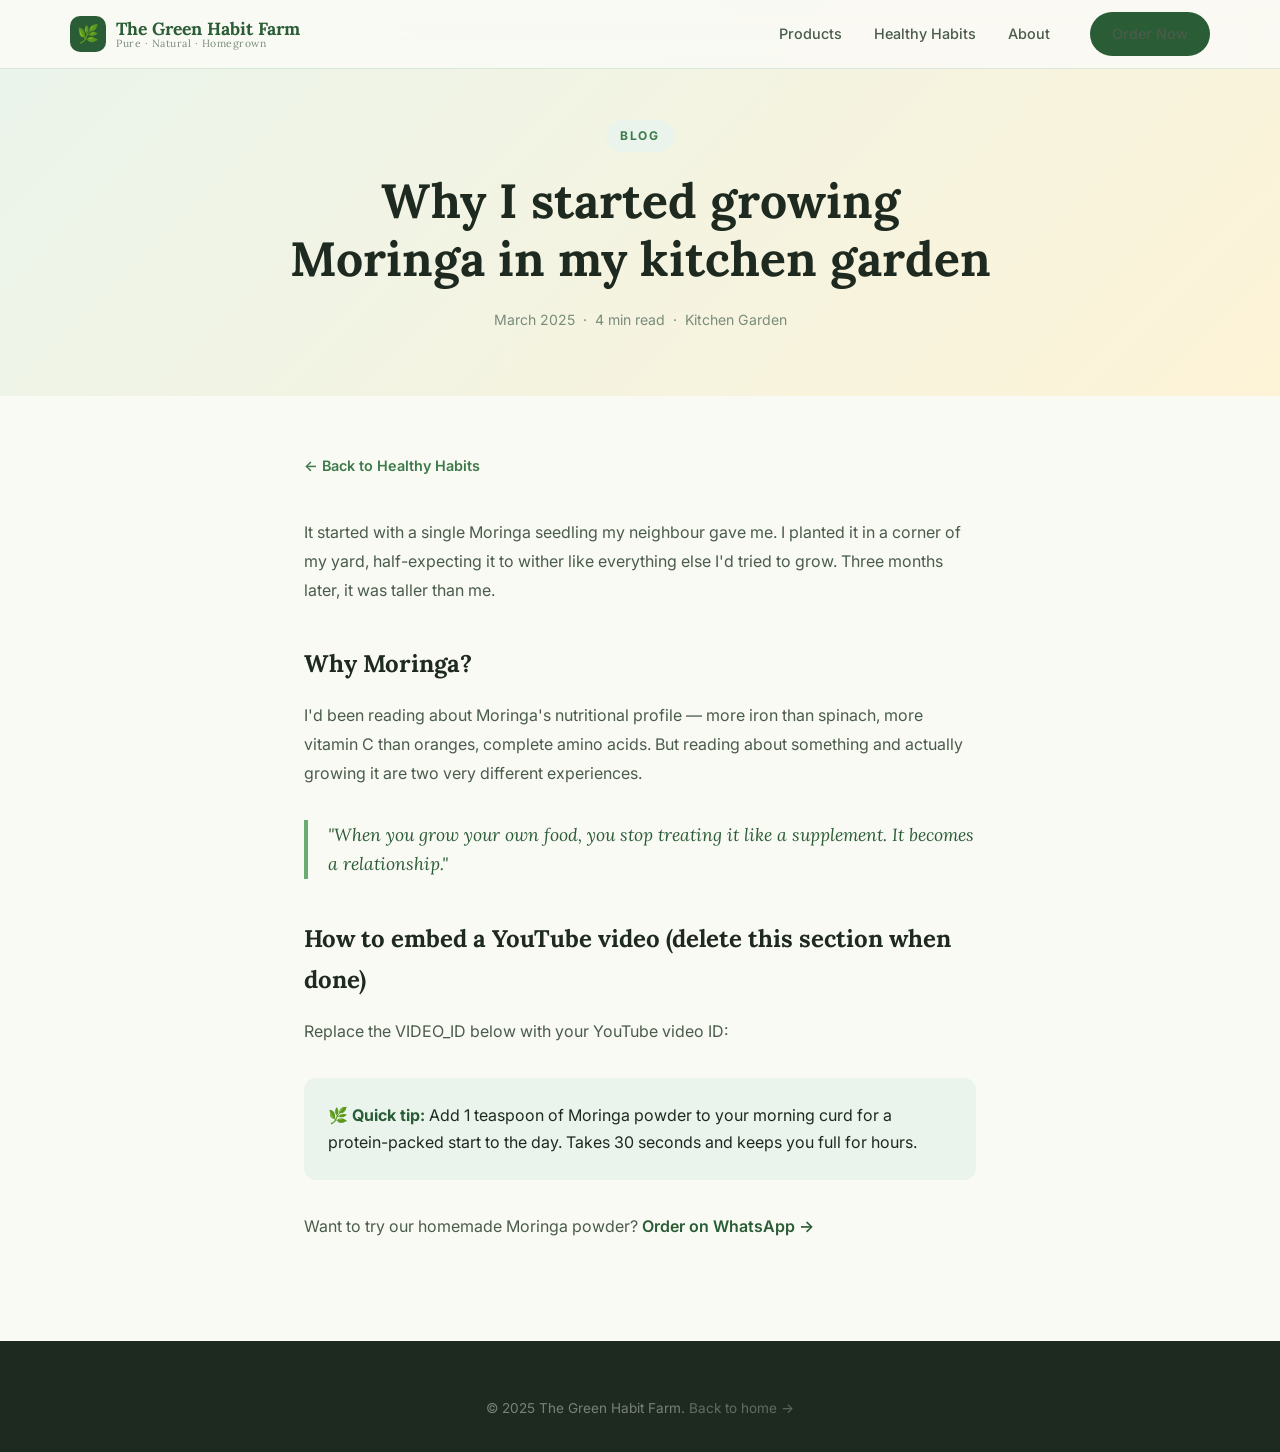
==== blog/template.html @ 42ea6cef "Initial commit: The Green Habit Farm website Farm website for Moringa & Amla powder grown in Hanuman" ====
<!DOCTYPE html>
<html lang="en">
<head>
  <meta charset="UTF-8" />
  <meta name="viewport" content="width=device-width, initial-scale=1.0" />
  <!-- CHANGE THESE for each blog post -->
  <meta name="description" content="Blog post description here" />
  <title>Blog Post Title — The Green Habit Farm</title>
  <link rel="stylesheet" href="../css/styles.css" />
  <link rel="preconnect" href="https://fonts.googleapis.com" />
  <link rel="preconnect" href="https://fonts.gstatic.com" crossorigin />
  <link href="https://fonts.googleapis.com/css2?family=Lora:ital,wght@0,400;0,600;1,400&family=Inter:wght@400;500;600;700&display=swap" rel="stylesheet" />
  <style>
    :root { --font-head: 'Lora', Georgia, serif; --font-body: 'Inter', 'Segoe UI', system-ui, sans-serif; }
    .blog-hero { padding: 120px 24px 64px; background: linear-gradient(135deg, #EAF4EC, #FDF3D7); text-align: center; }
    .blog-hero .section-label { margin-bottom: 20px; }
    .blog-title { font-family: var(--font-head); font-size: clamp(2rem, 5vw, 3rem); max-width: 720px; margin: 0 auto 20px; line-height: 1.2; }
    .blog-meta { font-size: 0.88rem; color: var(--text-light); }
    .blog-body { max-width: 720px; margin: 0 auto; padding: 56px 24px 80px; }
    .blog-body h2 { font-family: var(--font-head); font-size: 1.5rem; color: var(--text-dark); margin: 40px 0 16px; }
    .blog-body p { color: var(--text-mid); margin-bottom: 20px; font-size: 1rem; line-height: 1.8; }
    .blog-body ul { padding-left: 24px; margin-bottom: 20px; }
    .blog-body ul li { color: var(--text-mid); margin-bottom: 8px; line-height: 1.7; }
    .blog-body blockquote { border-left: 4px solid var(--green-light); padding-left: 20px; font-style: italic; font-family: var(--font-head); color: var(--green-dark); margin: 32px 0; font-size: 1.1rem; }
    .blog-body .tip-box { background: var(--green-pale); border-radius: var(--radius); padding: 24px; margin: 32px 0; }
    .blog-body .tip-box strong { color: var(--green-dark); }
    /* Embed YouTube video */
    .video-embed { position: relative; padding-bottom: 56.25%; height: 0; overflow: hidden; border-radius: var(--radius); margin: 32px 0; }
    .video-embed iframe { position: absolute; top: 0; left: 0; width: 100%; height: 100%; border: none; }
    .back-link { display: inline-flex; align-items: center; gap: 8px; color: var(--green-mid); font-weight: 600; margin-bottom: 40px; font-size: 0.9rem; }
    .back-link:hover { color: var(--green-dark); }
  </style>
</head>
<body>

  <!-- Navbar (reuse from index) -->
  <nav class="navbar">
    <div class="nav-inner">
      <a href="../index.html" class="nav-logo">
        <div class="nav-logo-icon">🌿</div>
        <div class="nav-logo-text">The Green Habit Farm <span>Pure · Natural · Homegrown</span></div>
      </a>
      <ul class="nav-links">
        <li><a href="../index.html#products">Products</a></li>
        <li><a href="../index.html#habits">Healthy Habits</a></li>
        <li><a href="../index.html#about">About</a></li>
        <li><a href="../index.html#products" class="btn btn-primary nav-cta" data-order="general">Order Now</a></li>
      </ul>
      <button class="nav-toggle" aria-label="Toggle menu"><span></span><span></span><span></span></button>
    </div>
  </nav>

  <!-- Blog Hero -->
  <div class="blog-hero">
    <!-- CHANGE: post type — "BLOG" or "VIDEO" -->
    <div class="section-label">BLOG</div>
    <!-- CHANGE: Post title -->
    <h1 class="blog-title">Why I started growing Moringa in my kitchen garden</h1>
    <p class="blog-meta">March 2025 &nbsp;·&nbsp; 4 min read &nbsp;·&nbsp; Kitchen Garden</p>
  </div>

  <!-- Blog Content -->
  <article class="blog-body">
    <a href="../index.html#habits" class="back-link">← Back to Healthy Habits</a>

    <!-- CHANGE: Write your blog content below -->
    <p>
      It started with a single Moringa seedling my neighbour gave me. I planted it in a corner of my yard, half-expecting it to wither like everything else I'd tried to grow. Three months later, it was taller than me.
    </p>

    <h2>Why Moringa?</h2>
    <p>
      I'd been reading about Moringa's nutritional profile — more iron than spinach, more vitamin C than oranges, complete amino acids. But reading about something and actually growing it are two very different experiences.
    </p>

    <blockquote>
      "When you grow your own food, you stop treating it like a supplement. It becomes a relationship."
    </blockquote>

    <h2>How to embed a YouTube video (delete this section when done)</h2>
    <p>Replace the VIDEO_ID below with your YouTube video ID:</p>
    <!-- TO ADD A VIDEO: replace VIDEO_ID_HERE with your YouTube video ID -->
    <!--
    <div class="video-embed">
      <iframe src="https://www.youtube.com/embed/VIDEO_ID_HERE" allowfullscreen></iframe>
    </div>
    -->

    <div class="tip-box">
      <strong>🌿 Quick tip:</strong> Add 1 teaspoon of Moringa powder to your morning curd for a protein-packed start to the day. Takes 30 seconds and keeps you full for hours.
    </div>

    <p>
      Want to try our homemade Moringa powder? <a href="../index.html#products" style="color: var(--green-dark); font-weight: 600;">Order on WhatsApp →</a>
    </p>
  </article>

  <!-- Footer (simplified) -->
  <footer class="footer">
    <div style="max-width:1140px; margin:0 auto; text-align:center; padding-top:0;">
      <p style="opacity:0.5; font-size:0.85rem;">© 2025 The Green Habit Farm. <a href="../index.html" style="color:rgba(255,255,255,0.6);">Back to home →</a></p>
    </div>
  </footer>

  <script src="../js/main.js"></script>
</body>
</html>
---- css/styles.css ----
/* =============================================
   THE GREEN HABIT FARM — Main Stylesheet
   ============================================= */

/* === CSS Variables === */
:root {
  --green-dark: #2A5C35;
  --green-mid: #3D7A4A;
  --green-light: #6AAB72;
  --green-pale: #EAF4EC;
  --amber: #D4A017;
  --amber-light: #FDF3D7;
  --earth: #8B5E3C;
  --cream: #FAFAF5;
  --white: #FFFFFF;
  --text-dark: #1E2A1F;
  --text-mid: #4A5C4B;
  --text-light: #7A8C7B;
  --border: #D8E8DA;
  --shadow: 0 4px 20px rgba(42, 92, 53, 0.10);
  --shadow-hover: 0 8px 32px rgba(42, 92, 53, 0.18);
  --radius: 12px;
  --radius-lg: 20px;
  --font-head: 'Georgia', 'Times New Roman', serif;
  --font-body: 'Segoe UI', system-ui, -apple-system, sans-serif;
}

/* === Reset === */
*, *::before, *::after { box-sizing: border-box; margin: 0; padding: 0; }
html { scroll-behavior: smooth; font-size: 16px; }
body {
  font-family: var(--font-body);
  background: var(--cream);
  color: var(--text-dark);
  line-height: 1.7;
}
img { max-width: 100%; display: block; }
a { text-decoration: none; color: inherit; }
ul { list-style: none; }

/* === Utility === */
.container { max-width: 1140px; margin: 0 auto; padding: 0 24px; }
.section { padding: 88px 0; }
.section-label {
  display: inline-block;
  font-size: 0.75rem;
  font-weight: 700;
  letter-spacing: 0.15em;
  text-transform: uppercase;
  color: var(--green-mid);
  background: var(--green-pale);
  padding: 6px 14px;
  border-radius: 20px;
  margin-bottom: 16px;
}
.section-title {
  font-family: var(--font-head);
  font-size: clamp(2rem, 4vw, 2.8rem);
  color: var(--text-dark);
  line-height: 1.2;
  margin-bottom: 16px;
}
.section-sub {
  font-size: 1.05rem;
  color: var(--text-mid);
  max-width: 560px;
  margin-bottom: 48px;
}
.btn {
  display: inline-flex;
  align-items: center;
  gap: 8px;
  padding: 14px 28px;
  border-radius: 50px;
  font-weight: 600;
  font-size: 0.95rem;
  cursor: pointer;
  border: none;
  transition: all 0.25s ease;
}
.btn-primary {
  background: var(--green-dark);
  color: var(--white);
}
.btn-primary:hover { background: var(--green-mid); transform: translateY(-2px); box-shadow: var(--shadow-hover); }
.btn-outline {
  background: transparent;
  color: var(--green-dark);
  border: 2px solid var(--green-dark);
}
.btn-outline:hover { background: var(--green-dark); color: var(--white); }
.btn-whatsapp {
  background: #25D366;
  color: var(--white);
}
.btn-whatsapp:hover { background: #1ebe5d; transform: translateY(-2px); box-shadow: 0 8px 24px rgba(37,211,102,0.3); }
.tag {
  display: inline-block;
  font-size: 0.75rem;
  font-weight: 600;
  padding: 4px 12px;
  border-radius: 20px;
  background: var(--green-pale);
  color: var(--green-dark);
}

/* =============================================
   NAVIGATION
   ============================================= */
.navbar {
  position: fixed;
  top: 0; left: 0; right: 0;
  z-index: 100;
  padding: 0 24px;
  background: rgba(250, 250, 245, 0.92);
  backdrop-filter: blur(12px);
  border-bottom: 1px solid var(--border);
  transition: box-shadow 0.3s;
}
.navbar.scrolled { box-shadow: var(--shadow); }
.nav-inner {
  max-width: 1140px;
  margin: 0 auto;
  display: flex;
  align-items: center;
  justify-content: space-between;
  height: 68px;
}
.nav-logo {
  display: flex;
  align-items: center;
  gap: 10px;
}
.nav-logo-icon {
  width: 36px; height: 36px;
  background: var(--green-dark);
  border-radius: 10px;
  display: flex; align-items: center; justify-content: center;
  font-size: 1.1rem;
}
.nav-logo-text {
  font-family: var(--font-head);
  font-size: 1.1rem;
  font-weight: bold;
  color: var(--green-dark);
  line-height: 1.1;
}
.nav-logo-text span { display: block; font-size: 0.65rem; font-weight: 400; color: var(--text-light); letter-spacing: 0.05em; }
.nav-links {
  display: flex;
  align-items: center;
  gap: 32px;
}
.nav-links a {
  font-size: 0.9rem;
  font-weight: 500;
  color: var(--text-mid);
  transition: color 0.2s;
}
.nav-links a:hover { color: var(--green-dark); }
.nav-cta { margin-left: 8px; padding: 10px 22px; font-size: 0.88rem; }
.nav-toggle { display: none; flex-direction: column; gap: 5px; cursor: pointer; }
.nav-toggle span { display: block; width: 24px; height: 2px; background: var(--text-dark); border-radius: 2px; transition: all 0.3s; }

/* =============================================
   HERO
   ============================================= */
.hero {
  padding-top: 68px;
  min-height: 100vh;
  display: flex;
  align-items: center;
  background: linear-gradient(135deg, #F2F9F3 0%, #EAF4EC 40%, #FDF8EE 100%);
  position: relative;
  overflow: hidden;
}
.hero::before {
  content: '';
  position: absolute;
  top: -10%; right: -5%;
  width: 520px; height: 520px;
  background: radial-gradient(circle, rgba(106, 171, 114, 0.15) 0%, transparent 70%);
  border-radius: 50%;
}
.hero::after {
  content: '';
  position: absolute;
  bottom: 5%; left: -5%;
  width: 380px; height: 380px;
  background: radial-gradient(circle, rgba(212, 160, 23, 0.08) 0%, transparent 70%);
  border-radius: 50%;
}
.hero-inner {
  max-width: 1140px;
  margin: 0 auto;
  padding: 80px 24px;
  display: grid;
  grid-template-columns: 1fr 1fr;
  gap: 64px;
  align-items: center;
  position: relative;
  z-index: 1;
}
.hero-badge {
  display: inline-flex;
  align-items: center;
  gap: 8px;
  background: var(--white);
  border: 1px solid var(--border);
  border-radius: 50px;
  padding: 8px 16px;
  font-size: 0.82rem;
  font-weight: 600;
  color: var(--green-mid);
  margin-bottom: 24px;
  box-shadow: var(--shadow);
}
.hero-badge-dot { width: 8px; height: 8px; background: #4CAF50; border-radius: 50%; animation: pulse 2s infinite; }
@keyframes pulse { 0%,100% { opacity: 1; } 50% { opacity: 0.4; } }
.hero-title {
  font-family: var(--font-head);
  font-size: clamp(2.5rem, 5vw, 3.8rem);
  line-height: 1.15;
  color: var(--text-dark);
  margin-bottom: 20px;
}
.hero-title em { color: var(--green-dark); font-style: normal; }
.hero-desc {
  font-size: 1.1rem;
  color: var(--text-mid);
  margin-bottom: 36px;
  max-width: 480px;
}
.hero-actions { display: flex; gap: 16px; flex-wrap: wrap; margin-bottom: 48px; }
.hero-stats { display: flex; gap: 32px; }
.stat-item { text-align: center; }
.stat-num {
  font-family: var(--font-head);
  font-size: 1.8rem;
  font-weight: bold;
  color: var(--green-dark);
}
.stat-label { font-size: 0.78rem; color: var(--text-light); font-weight: 500; }
.hero-visual {
  display: flex;
  flex-direction: column;
  gap: 16px;
}
.hero-card-main {
  background: var(--white);
  border-radius: var(--radius-lg);
  padding: 32px;
  box-shadow: var(--shadow-hover);
  border: 1px solid var(--border);
}
.hero-card-main .product-icon { font-size: 3.5rem; margin-bottom: 16px; }
.hero-card-main h3 { font-family: var(--font-head); font-size: 1.3rem; color: var(--text-dark); margin-bottom: 8px; }
.hero-card-main p { font-size: 0.9rem; color: var(--text-mid); }
.hero-cards-row { display: grid; grid-template-columns: 1fr 1fr; gap: 16px; }
.hero-card-sm {
  background: var(--white);
  border-radius: var(--radius);
  padding: 20px;
  box-shadow: var(--shadow);
  border: 1px solid var(--border);
  text-align: center;
}
.hero-card-sm .icon { font-size: 2rem; margin-bottom: 8px; }
.hero-card-sm p { font-size: 0.82rem; font-weight: 600; color: var(--text-mid); }

/* =============================================
   PRODUCTS
   ============================================= */
.products { background: var(--white); }
.products-header { text-align: center; }
.products-header .section-sub { margin: 0 auto 48px; }
.products-grid {
  display: grid;
  grid-template-columns: 1fr 1fr;
  gap: 32px;
}
.product-card {
  border: 1px solid var(--border);
  border-radius: var(--radius-lg);
  overflow: hidden;
  transition: transform 0.3s, box-shadow 0.3s;
  background: var(--cream);
}
.product-card:hover { transform: translateY(-6px); box-shadow: var(--shadow-hover); }
.product-image {
  padding: 40px 40px 24px;
  display: flex;
  align-items: center;
  justify-content: center;
  min-height: 200px;
  position: relative;
}
.product-image.moringa { background: linear-gradient(135deg, #EAF4EC, #C8E6C9); }
.product-image.amla { background: linear-gradient(135deg, #FDF3D7, #FFE082); }
.product-emoji { font-size: 5rem; }
.product-badge-float {
  position: absolute;
  top: 20px; right: 20px;
  background: var(--green-dark);
  color: var(--white);
  font-size: 0.72rem;
  font-weight: 700;
  padding: 6px 12px;
  border-radius: 20px;
  letter-spacing: 0.05em;
}
.product-body { padding: 28px 32px 32px; }
.product-body h3 { font-family: var(--font-head); font-size: 1.5rem; margin-bottom: 8px; }
.product-body .desc { color: var(--text-mid); font-size: 0.95rem; margin-bottom: 20px; }
.product-benefits { display: flex; flex-wrap: wrap; gap: 8px; margin-bottom: 24px; }
.product-actions { display: flex; gap: 12px; align-items: center; flex-wrap: wrap; }

/* =============================================
   HEALTHY HABITS
   ============================================= */
.habits { background: var(--green-pale); }
.habits-header { margin-bottom: 48px; }
.habits-grid {
  display: grid;
  grid-template-columns: repeat(3, 1fr);
  gap: 24px;
  margin-bottom: 64px;
}
.habit-card {
  background: var(--white);
  border-radius: var(--radius-lg);
  padding: 32px 28px;
  border: 1px solid var(--border);
  transition: transform 0.3s, box-shadow 0.3s;
}
.habit-card:hover { transform: translateY(-4px); box-shadow: var(--shadow-hover); }
.habit-icon { font-size: 2.5rem; margin-bottom: 16px; }
.habit-card h3 { font-family: var(--font-head); font-size: 1.2rem; color: var(--text-dark); margin-bottom: 10px; }
.habit-card p { font-size: 0.92rem; color: var(--text-mid); }

/* Updates Feed */
.updates-head {
  display: flex;
  align-items: center;
  justify-content: space-between;
  margin-bottom: 28px;
}
.updates-head h3 { font-family: var(--font-head); font-size: 1.5rem; }
.updates-grid { display: grid; grid-template-columns: repeat(3, 1fr); gap: 24px; }
.update-card {
  background: var(--white);
  border-radius: var(--radius);
  overflow: hidden;
  border: 1px solid var(--border);
  transition: transform 0.3s, box-shadow 0.3s;
  cursor: pointer;
}
.update-card:hover { transform: translateY(-4px); box-shadow: var(--shadow-hover); }
.update-thumb {
  height: 160px;
  display: flex;
  align-items: center;
  justify-content: center;
  font-size: 3rem;
  position: relative;
  background: var(--green-pale);
}
.update-type-badge {
  position: absolute;
  top: 12px; left: 12px;
  font-size: 0.7rem;
  font-weight: 700;
  letter-spacing: 0.08em;
  padding: 4px 10px;
  border-radius: 20px;
}
.type-video { background: #FF3B30; color: white; }
.type-blog { background: var(--amber); color: white; }
.play-overlay {
  position: absolute;
  width: 44px; height: 44px;
  background: rgba(0,0,0,0.55);
  border-radius: 50%;
  display: flex; align-items: center; justify-content: center;
  font-size: 1.1rem;
  color: white;
  bottom: 12px; right: 12px;
}
.update-body { padding: 16px 18px 20px; }
.update-body h4 { font-size: 0.95rem; font-weight: 600; color: var(--text-dark); margin-bottom: 6px; line-height: 1.4; }
.update-meta { font-size: 0.78rem; color: var(--text-light); display: flex; gap: 12px; }

/* =============================================
   HOW IT'S MADE
   ============================================= */
.process { background: var(--white); }
.process-inner {
  display: grid;
  grid-template-columns: 1fr 1fr;
  gap: 80px;
  align-items: center;
}
.process-steps { display: flex; flex-direction: column; gap: 0; }
.process-step { display: flex; gap: 20px; padding: 24px 0; border-bottom: 1px solid var(--border); }
.process-step:last-child { border-bottom: none; }
.step-num {
  width: 40px; height: 40px; min-width: 40px;
  background: var(--green-dark);
  color: var(--white);
  border-radius: 50%;
  display: flex; align-items: center; justify-content: center;
  font-weight: 700; font-size: 0.9rem;
}
.step-content h4 { font-weight: 600; margin-bottom: 4px; color: var(--text-dark); }
.step-content p { font-size: 0.9rem; color: var(--text-mid); }
.process-visual {
  background: linear-gradient(135deg, var(--green-pale), #D4EDDA);
  border-radius: var(--radius-lg);
  padding: 48px;
  text-align: center;
}
.process-visual .big-icon { font-size: 6rem; margin-bottom: 20px; }
.process-visual h3 { font-family: var(--font-head); font-size: 1.4rem; margin-bottom: 12px; color: var(--green-dark); }
.process-visual p { color: var(--text-mid); font-size: 0.95rem; }

/* =============================================
   ABOUT
   ============================================= */
.about { background: var(--cream); }
.about-inner {
  display: grid;
  grid-template-columns: 1fr 1fr;
  gap: 80px;
  align-items: center;
}
.about-visual {
  background: linear-gradient(135deg, #EAF4EC, #FDF3D7);
  border-radius: var(--radius-lg);
  padding: 48px;
  text-align: center;
  border: 1px solid var(--border);
}
.about-avatar { font-size: 5rem; margin-bottom: 16px; }
.about-visual h3 { font-family: var(--font-head); font-size: 1.3rem; margin-bottom: 4px; }
.about-visual p { font-size: 0.88rem; color: var(--text-light); }
.about-values { display: flex; flex-direction: column; gap: 16px; margin-top: 28px; }
.value-item { display: flex; align-items: center; gap: 12px; font-size: 0.9rem; font-weight: 500; color: var(--text-mid); }
.value-item .v-icon { font-size: 1.3rem; }
.about-text blockquote {
  font-family: var(--font-head);
  font-size: 1.2rem;
  color: var(--green-dark);
  border-left: 4px solid var(--green-light);
  padding-left: 20px;
  margin: 24px 0;
  line-height: 1.6;
  font-style: italic;
}
.about-text p { color: var(--text-mid); margin-bottom: 16px; font-size: 0.97rem; }

/* =============================================
   ORDER CTA
   ============================================= */
.order-cta {
  background: linear-gradient(135deg, var(--green-dark), var(--green-mid));
  color: var(--white);
  text-align: center;
  padding: 80px 24px;
}
.order-cta h2 { font-family: var(--font-head); font-size: clamp(1.8rem, 4vw, 2.8rem); margin-bottom: 16px; }
.order-cta p { font-size: 1.05rem; opacity: 0.85; max-width: 520px; margin: 0 auto 36px; }
.order-cta .btn-whatsapp { padding: 16px 36px; font-size: 1rem; }

/* =============================================
   FOOTER
   ============================================= */
.footer {
  background: var(--text-dark);
  color: rgba(255,255,255,0.8);
  padding: 56px 24px 32px;
}
.footer-inner {
  max-width: 1140px;
  margin: 0 auto;
  display: grid;
  grid-template-columns: 2fr 1fr 1fr 1fr;
  gap: 48px;
  margin-bottom: 40px;
}
.footer-brand .nav-logo-text { color: var(--white); font-size: 1.2rem; }
.footer-brand .nav-logo-text span { color: rgba(255,255,255,0.5); }
.footer-brand p { font-size: 0.88rem; margin-top: 16px; line-height: 1.7; opacity: 0.7; }
.footer-col h4 { font-size: 0.85rem; font-weight: 700; letter-spacing: 0.1em; text-transform: uppercase; color: var(--white); margin-bottom: 16px; }
.footer-col ul { display: flex; flex-direction: column; gap: 10px; }
.footer-col ul a { font-size: 0.88rem; opacity: 0.7; transition: opacity 0.2s; }
.footer-col ul a:hover { opacity: 1; }
.footer-bottom {
  max-width: 1140px;
  margin: 0 auto;
  padding-top: 24px;
  border-top: 1px solid rgba(255,255,255,0.1);
  display: flex;
  align-items: center;
  justify-content: space-between;
  font-size: 0.82rem;
  opacity: 0.5;
}

/* =============================================
   RESPONSIVE
   ============================================= */
@media (max-width: 900px) {
  .hero-inner { grid-template-columns: 1fr; gap: 40px; }
  .hero-visual { order: -1; }
  .products-grid { grid-template-columns: 1fr; }
  .habits-grid { grid-template-columns: 1fr 1fr; }
  .updates-grid { grid-template-columns: 1fr 1fr; }
  .process-inner { grid-template-columns: 1fr; }
  .about-inner { grid-template-columns: 1fr; }
  .footer-inner { grid-template-columns: 1fr 1fr; }
  .footer-inner > *:first-child { grid-column: 1 / -1; }
}
@media (max-width: 640px) {
  .section { padding: 64px 0; }
  .nav-links { display: none; }
  .nav-links.open { display: flex; flex-direction: column; position: fixed; top: 68px; left: 0; right: 0; background: var(--cream); padding: 24px; border-bottom: 1px solid var(--border); box-shadow: var(--shadow); gap: 20px; }
  .nav-toggle { display: flex; }
  .habits-grid { grid-template-columns: 1fr; }
  .updates-grid { grid-template-columns: 1fr; }
  .hero-stats { gap: 20px; }
  .hero-cards-row { grid-template-columns: 1fr 1fr; }
  .footer-inner { grid-template-columns: 1fr; gap: 32px; }
  .footer-bottom { flex-direction: column; gap: 8px; text-align: center; }
}
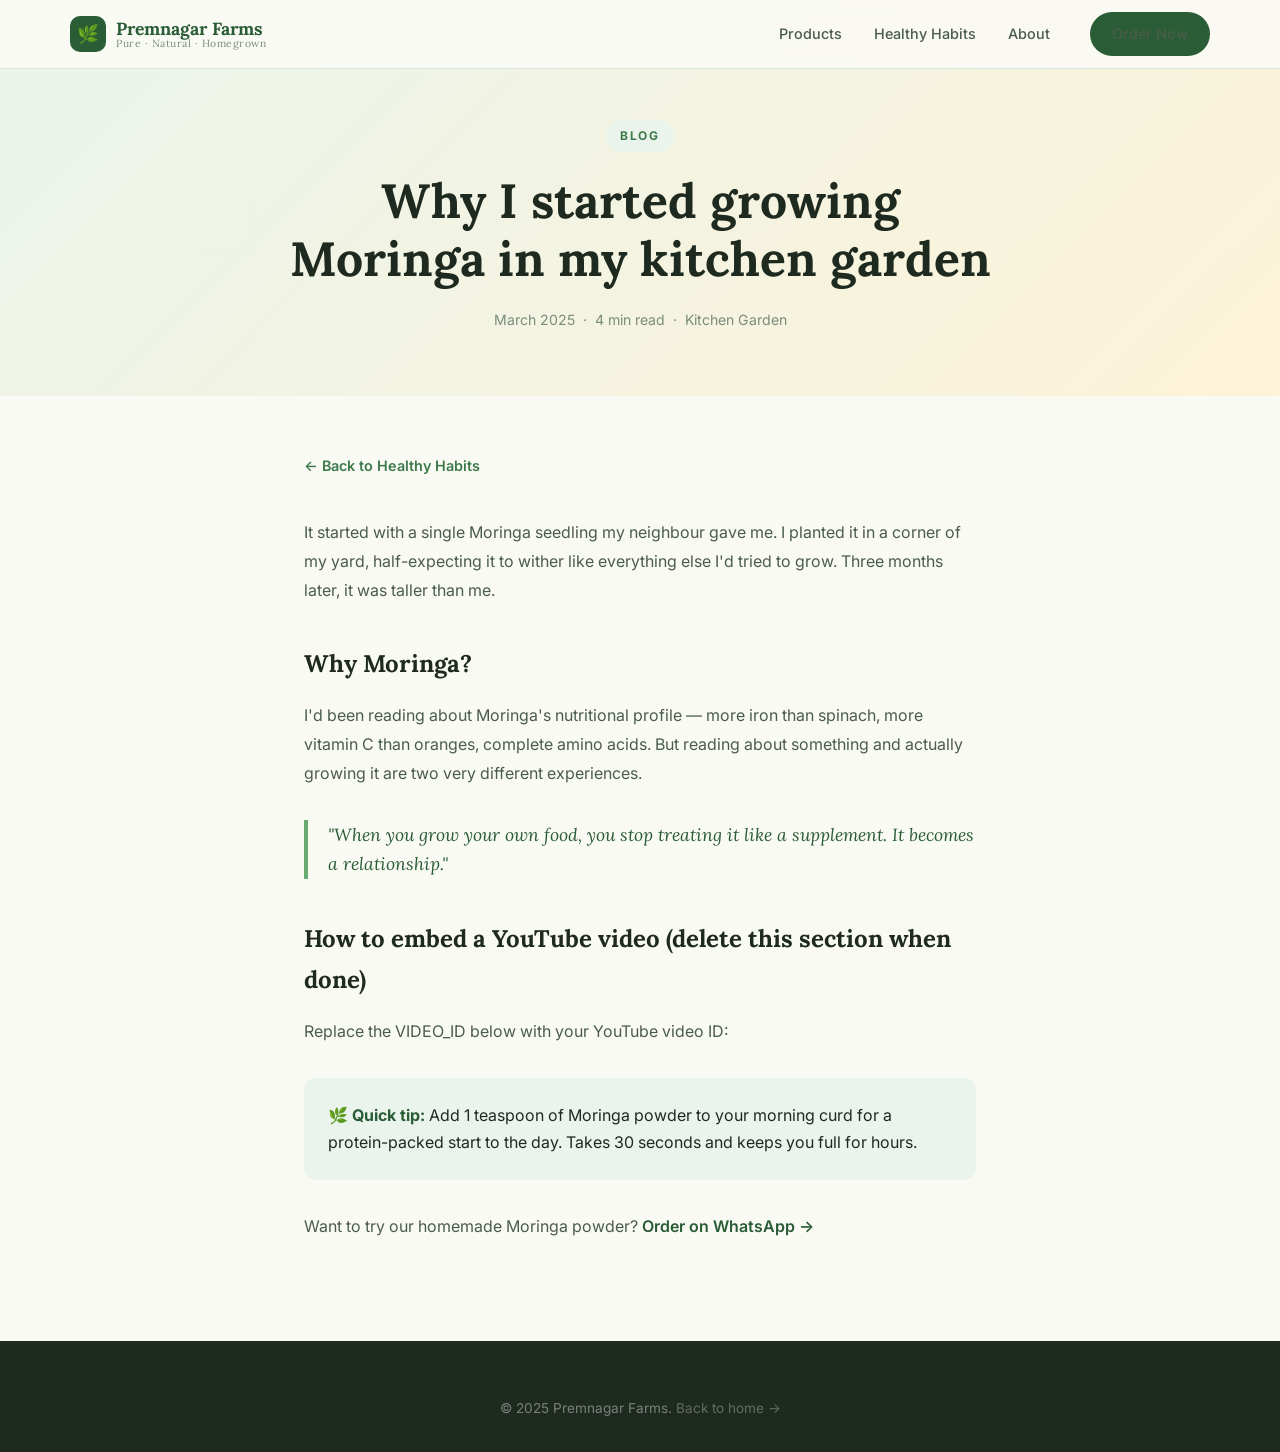
==== commit 2bf4b1b9: "Rename farm to Premnagar Farms Co-Authored-By: Claude Sonnet 4.6 <noreply@anthropic.com>" ====
--- a/blog/template.html
+++ b/blog/template.html
@@ -5,7 +5,7 @@
   <meta name="viewport" content="width=device-width, initial-scale=1.0" />
   <!-- CHANGE THESE for each blog post -->
   <meta name="description" content="Blog post description here" />
-  <title>Blog Post Title — The Green Habit Farm</title>
+  <title>Blog Post Title — Premnagar Farms</title>
   <link rel="stylesheet" href="../css/styles.css" />
   <link rel="preconnect" href="https://fonts.googleapis.com" />
   <link rel="preconnect" href="https://fonts.gstatic.com" crossorigin />
@@ -38,7 +38,7 @@
     <div class="nav-inner">
       <a href="../index.html" class="nav-logo">
         <div class="nav-logo-icon">🌿</div>
-        <div class="nav-logo-text">The Green Habit Farm <span>Pure · Natural · Homegrown</span></div>
+        <div class="nav-logo-text">Premnagar Farms <span>Pure · Natural · Homegrown</span></div>
       </a>
       <ul class="nav-links">
         <li><a href="../index.html#products">Products</a></li>
@@ -98,7 +98,7 @@
   <!-- Footer (simplified) -->
   <footer class="footer">
     <div style="max-width:1140px; margin:0 auto; text-align:center; padding-top:0;">
-      <p style="opacity:0.5; font-size:0.85rem;">© 2025 The Green Habit Farm. <a href="../index.html" style="color:rgba(255,255,255,0.6);">Back to home →</a></p>
+      <p style="opacity:0.5; font-size:0.85rem;">© 2025 Premnagar Farms. <a href="../index.html" style="color:rgba(255,255,255,0.6);">Back to home →</a></p>
     </div>
   </footer>
 
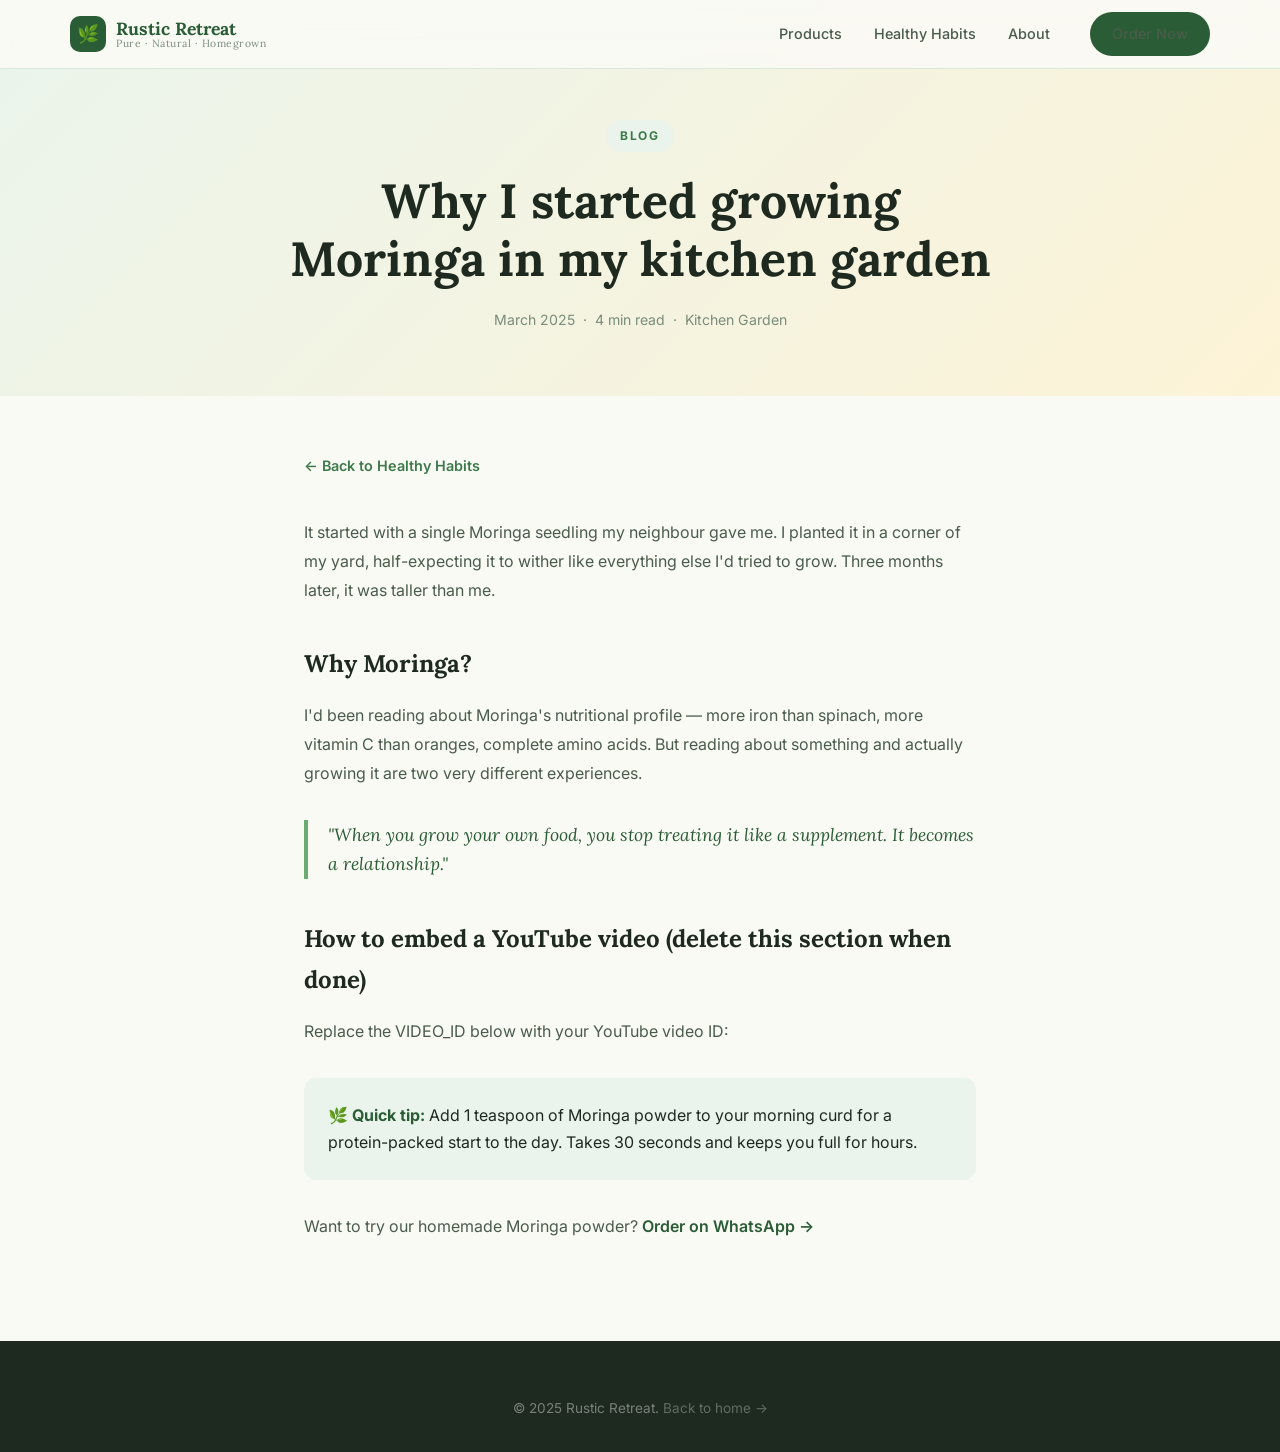
==== commit 4e70c17a: "Rename farm to Rustic Retreat Co-Authored-By: Claude Sonnet 4.6 <noreply@anthropic.com>" ====
--- a/blog/template.html
+++ b/blog/template.html
@@ -5,7 +5,7 @@
   <meta name="viewport" content="width=device-width, initial-scale=1.0" />
   <!-- CHANGE THESE for each blog post -->
   <meta name="description" content="Blog post description here" />
-  <title>Blog Post Title — Premnagar Farms</title>
+  <title>Blog Post Title — Rustic Retreat</title>
   <link rel="stylesheet" href="../css/styles.css" />
   <link rel="preconnect" href="https://fonts.googleapis.com" />
   <link rel="preconnect" href="https://fonts.gstatic.com" crossorigin />
@@ -38,7 +38,7 @@
     <div class="nav-inner">
       <a href="../index.html" class="nav-logo">
         <div class="nav-logo-icon">🌿</div>
-        <div class="nav-logo-text">Premnagar Farms <span>Pure · Natural · Homegrown</span></div>
+        <div class="nav-logo-text">Rustic Retreat <span>Pure · Natural · Homegrown</span></div>
       </a>
       <ul class="nav-links">
         <li><a href="../index.html#products">Products</a></li>
@@ -98,7 +98,7 @@
   <!-- Footer (simplified) -->
   <footer class="footer">
     <div style="max-width:1140px; margin:0 auto; text-align:center; padding-top:0;">
-      <p style="opacity:0.5; font-size:0.85rem;">© 2025 Premnagar Farms. <a href="../index.html" style="color:rgba(255,255,255,0.6);">Back to home →</a></p>
+      <p style="opacity:0.5; font-size:0.85rem;">© 2025 Rustic Retreat. <a href="../index.html" style="color:rgba(255,255,255,0.6);">Back to home →</a></p>
     </div>
   </footer>
 
--- a/css/styles.css
+++ b/css/styles.css
@@ -459,6 +459,96 @@
 .about-text p { color: var(--text-mid); margin-bottom: 16px; font-size: 0.97rem; }
 
 /* =============================================
+   FAMILY FARMER
+   ============================================= */
+.family-farmer { background: var(--cream); }
+.ff-inner {
+  display: grid;
+  grid-template-columns: 1fr 1fr;
+  gap: 80px;
+  align-items: start;
+}
+.ff-points { display: flex; flex-direction: column; gap: 28px; }
+.ff-point { display: flex; gap: 18px; align-items: flex-start; }
+.ff-point-icon {
+  font-size: 1.8rem;
+  min-width: 48px;
+  height: 48px;
+  background: var(--green-pale);
+  border-radius: 12px;
+  display: flex; align-items: center; justify-content: center;
+}
+.ff-point h4 { font-size: 1rem; font-weight: 600; color: var(--text-dark); margin-bottom: 4px; }
+.ff-point p { font-size: 0.9rem; color: var(--text-mid); }
+.ff-card-big {
+  background: var(--green-dark);
+  color: var(--white);
+  border-radius: var(--radius-lg);
+  padding: 40px;
+  margin-bottom: 20px;
+  position: relative;
+}
+.ff-quote {
+  font-family: var(--font-head);
+  font-size: 5rem;
+  line-height: 0.5;
+  color: rgba(255,255,255,0.2);
+  margin-bottom: 16px;
+}
+.ff-quote-text {
+  font-family: var(--font-head);
+  font-size: 1.15rem;
+  line-height: 1.7;
+  font-style: italic;
+  color: rgba(255,255,255,0.92);
+  margin-bottom: 20px;
+}
+.ff-quote-author { font-size: 0.85rem; opacity: 0.6; font-weight: 600; letter-spacing: 0.05em; }
+.ff-stats-row { display: grid; grid-template-columns: repeat(3, 1fr); gap: 12px; }
+.ff-stat {
+  background: var(--white);
+  border: 1px solid var(--border);
+  border-radius: var(--radius);
+  padding: 16px;
+  text-align: center;
+}
+.ff-stat-icon { font-size: 1.6rem; margin-bottom: 6px; }
+.ff-stat-label { font-size: 0.78rem; font-weight: 600; color: var(--text-mid); line-height: 1.3; }
+
+/* =============================================
+   RURAL RETREAT
+   ============================================= */
+.retreat { background: linear-gradient(180deg, #FDF8EE 0%, #EAF4EC 100%); }
+.retreat-header { margin-bottom: 48px; }
+.retreat-grid {
+  display: grid;
+  grid-template-columns: repeat(3, 1fr);
+  gap: 24px;
+}
+.retreat-card {
+  background: var(--white);
+  border-radius: var(--radius-lg);
+  padding: 32px 28px;
+  border: 1px solid var(--border);
+  transition: transform 0.3s, box-shadow 0.3s;
+}
+.retreat-card:hover { transform: translateY(-4px); box-shadow: var(--shadow-hover); }
+.retreat-card-featured {
+  background: linear-gradient(135deg, var(--green-dark), var(--green-mid));
+  color: var(--white);
+  border-color: transparent;
+}
+.retreat-card-featured h3 { color: var(--white); }
+.retreat-card-featured p { color: rgba(255,255,255,0.85); }
+.retreat-card-cta {
+  background: var(--amber-light);
+  border-color: #F0D070;
+}
+.retreat-icon { font-size: 2.2rem; margin-bottom: 14px; }
+.retreat-card h3 { font-family: var(--font-head); font-size: 1.1rem; color: var(--text-dark); margin-bottom: 10px; }
+.retreat-card p { font-size: 0.92rem; color: var(--text-mid); }
+
+/* =============================================
    ORDER CTA
    ============================================= */
 .order-cta {
@@ -517,6 +607,8 @@
   .updates-grid { grid-template-columns: 1fr 1fr; }
   .process-inner { grid-template-columns: 1fr; }
   .about-inner { grid-template-columns: 1fr; }
+  .ff-inner { grid-template-columns: 1fr; }
+  .retreat-grid { grid-template-columns: 1fr 1fr; }
   .footer-inner { grid-template-columns: 1fr 1fr; }
   .footer-inner > *:first-child { grid-column: 1 / -1; }
 }
@@ -527,6 +619,8 @@
   .nav-toggle { display: flex; }
   .habits-grid { grid-template-columns: 1fr; }
   .updates-grid { grid-template-columns: 1fr; }
+  .retreat-grid { grid-template-columns: 1fr; }
+  .ff-stats-row { grid-template-columns: repeat(3, 1fr); }
   .hero-stats { gap: 20px; }
   .hero-cards-row { grid-template-columns: 1fr 1fr; }
   .footer-inner { grid-template-columns: 1fr; gap: 32px; }
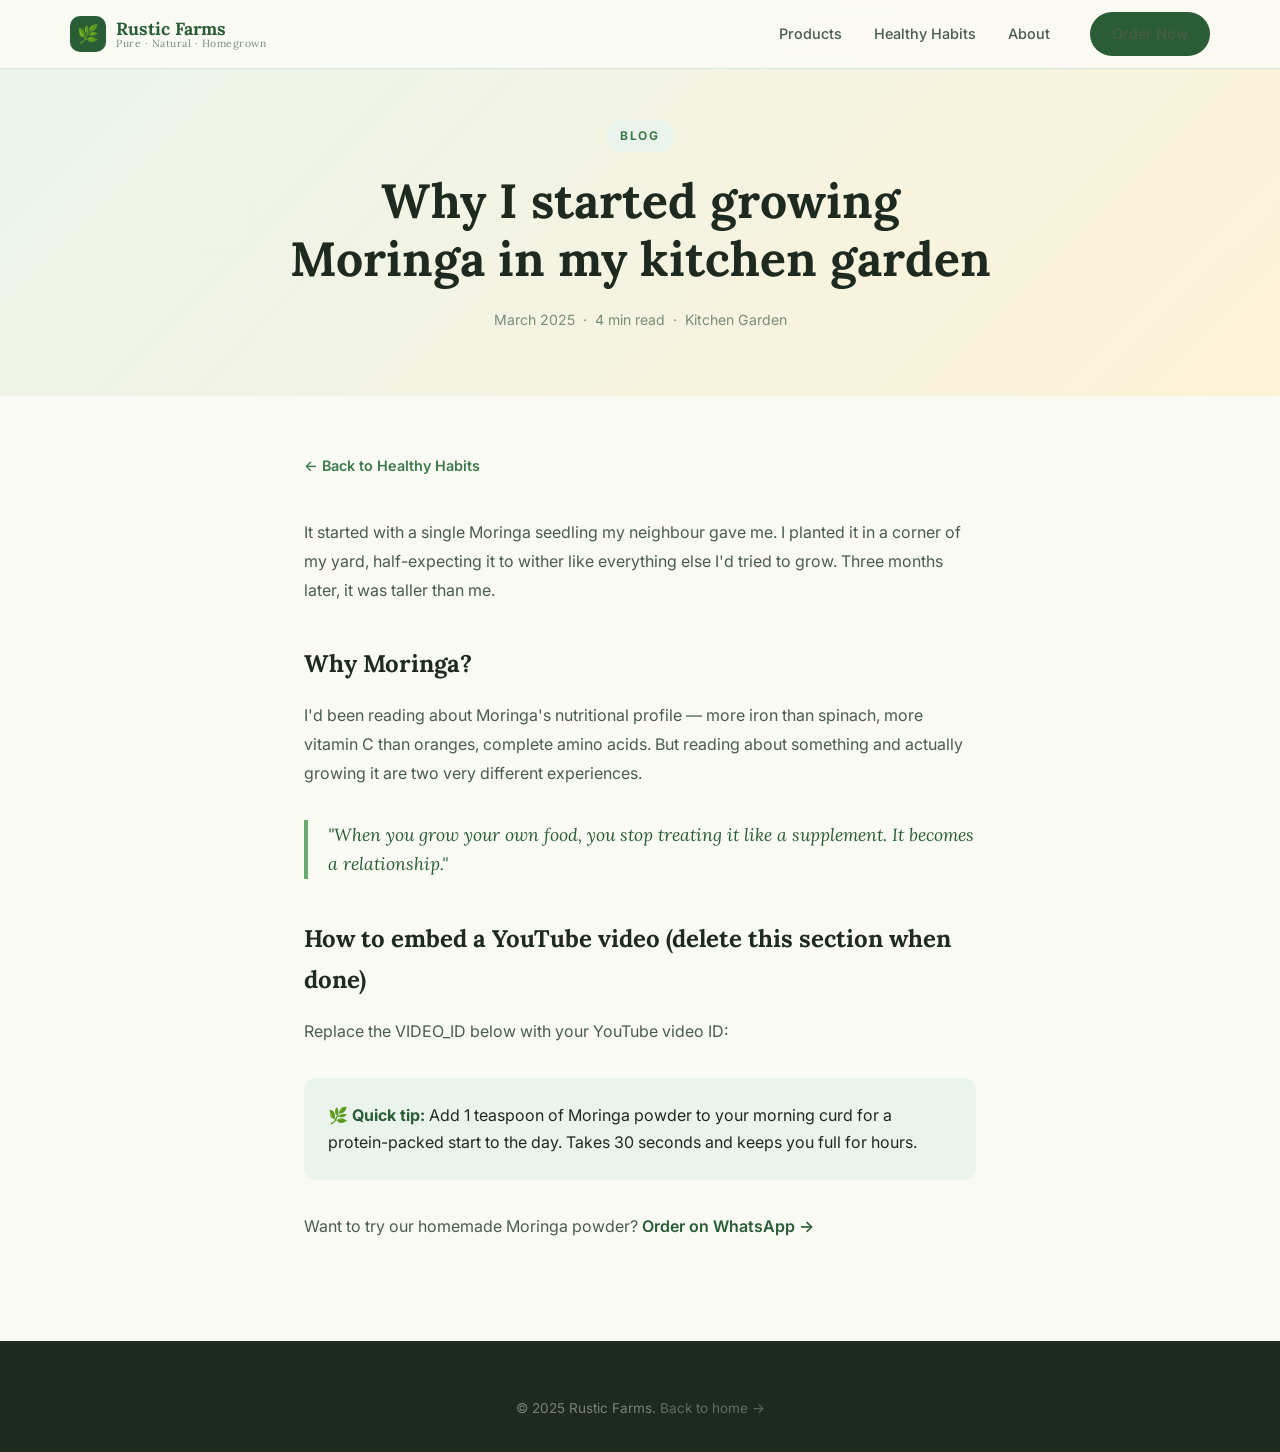
==== commit 969d11c3: "Rename to Rustic Farms Co-Authored-By: Claude Sonnet 4.6 <noreply@anthropic.com>" ====
--- a/blog/template.html
+++ b/blog/template.html
@@ -5,7 +5,7 @@
   <meta name="viewport" content="width=device-width, initial-scale=1.0" />
   <!-- CHANGE THESE for each blog post -->
   <meta name="description" content="Blog post description here" />
-  <title>Blog Post Title — Rustic Retreat</title>
+  <title>Blog Post Title — Rustic Farms</title>
   <link rel="stylesheet" href="../css/styles.css" />
   <link rel="preconnect" href="https://fonts.googleapis.com" />
   <link rel="preconnect" href="https://fonts.gstatic.com" crossorigin />
@@ -38,7 +38,7 @@
     <div class="nav-inner">
       <a href="../index.html" class="nav-logo">
         <div class="nav-logo-icon">🌿</div>
-        <div class="nav-logo-text">Rustic Retreat <span>Pure · Natural · Homegrown</span></div>
+        <div class="nav-logo-text">Rustic Farms <span>Pure · Natural · Homegrown</span></div>
       </a>
       <ul class="nav-links">
         <li><a href="../index.html#products">Products</a></li>
@@ -98,7 +98,7 @@
   <!-- Footer (simplified) -->
   <footer class="footer">
     <div style="max-width:1140px; margin:0 auto; text-align:center; padding-top:0;">
-      <p style="opacity:0.5; font-size:0.85rem;">© 2025 Rustic Retreat. <a href="../index.html" style="color:rgba(255,255,255,0.6);">Back to home →</a></p>
+      <p style="opacity:0.5; font-size:0.85rem;">© 2025 Rustic Farms. <a href="../index.html" style="color:rgba(255,255,255,0.6);">Back to home →</a></p>
     </div>
   </footer>
 
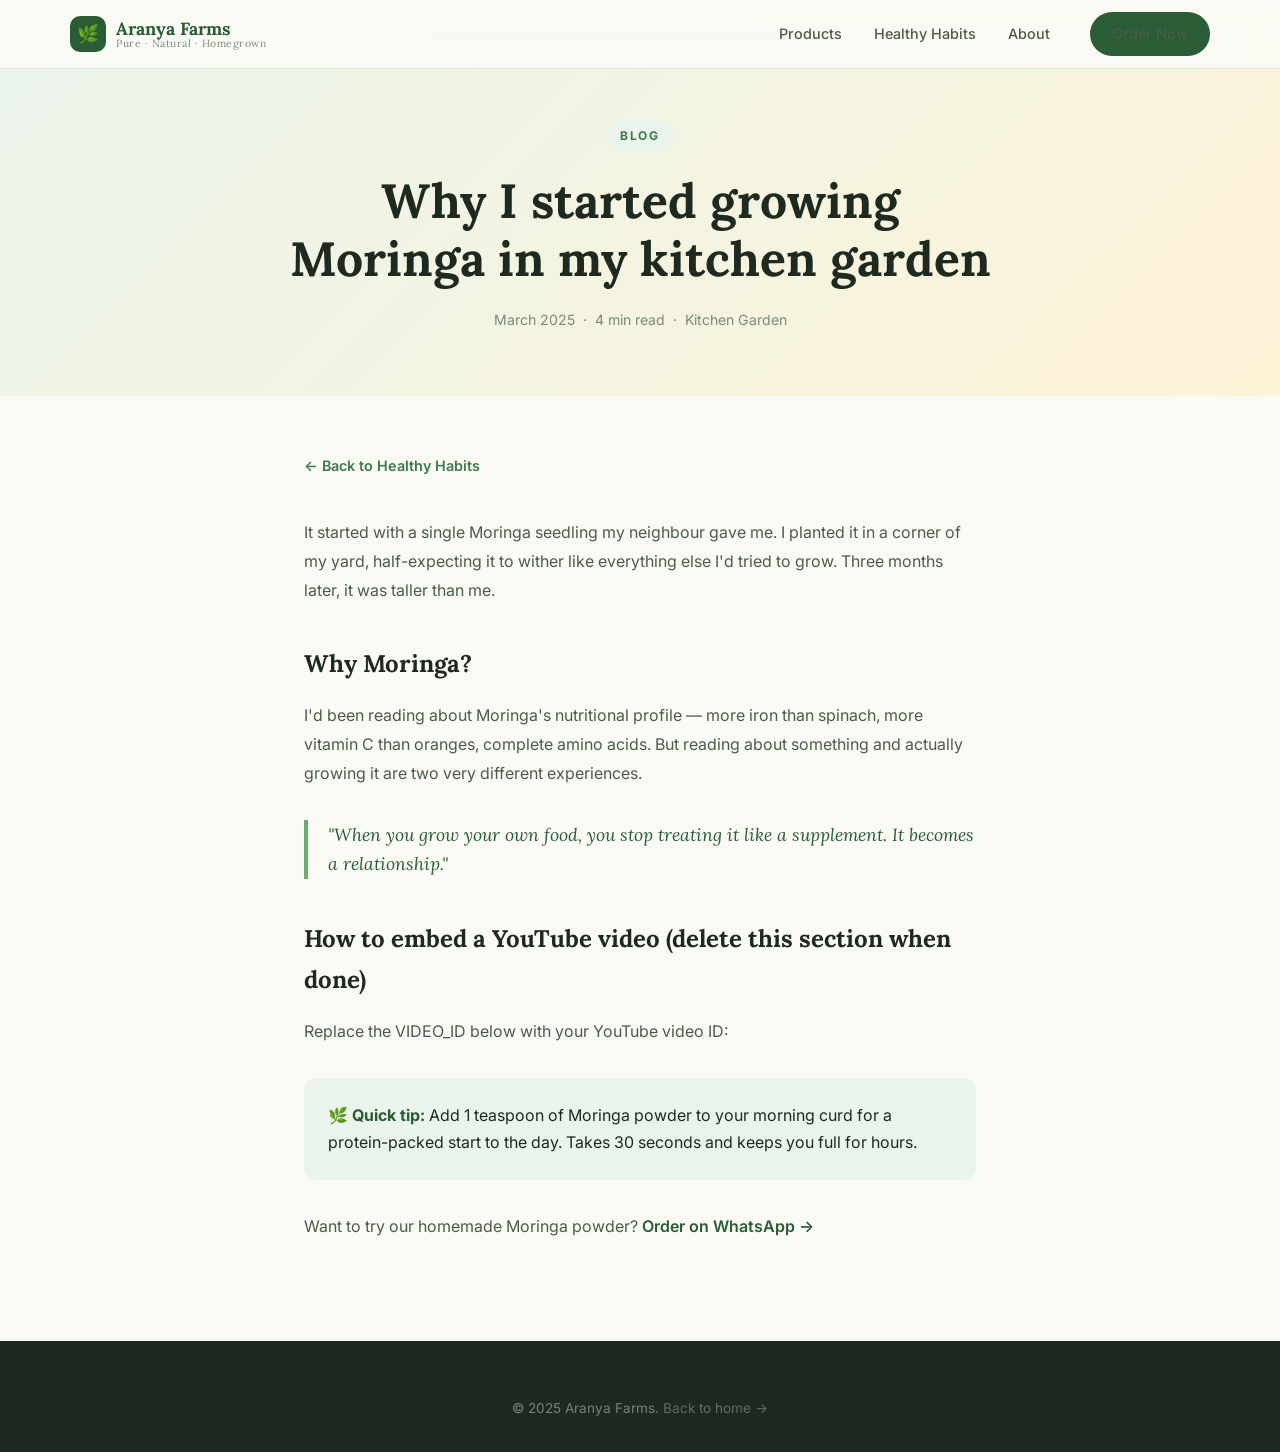
==== commit 5ab09614: "Rename to Aranya Farms Co-Authored-By: Claude Sonnet 4.6 <noreply@anthropic.com>" ====
--- a/blog/template.html
+++ b/blog/template.html
@@ -5,7 +5,7 @@
   <meta name="viewport" content="width=device-width, initial-scale=1.0" />
   <!-- CHANGE THESE for each blog post -->
   <meta name="description" content="Blog post description here" />
-  <title>Blog Post Title — Rustic Farms</title>
+  <title>Blog Post Title — Aranya Farms</title>
   <link rel="stylesheet" href="../css/styles.css" />
   <link rel="preconnect" href="https://fonts.googleapis.com" />
   <link rel="preconnect" href="https://fonts.gstatic.com" crossorigin />
@@ -38,7 +38,7 @@
     <div class="nav-inner">
       <a href="../index.html" class="nav-logo">
         <div class="nav-logo-icon">🌿</div>
-        <div class="nav-logo-text">Rustic Farms <span>Pure · Natural · Homegrown</span></div>
+        <div class="nav-logo-text">Aranya Farms <span>Pure · Natural · Homegrown</span></div>
       </a>
       <ul class="nav-links">
         <li><a href="../index.html#products">Products</a></li>
@@ -98,7 +98,7 @@
   <!-- Footer (simplified) -->
   <footer class="footer">
     <div style="max-width:1140px; margin:0 auto; text-align:center; padding-top:0;">
-      <p style="opacity:0.5; font-size:0.85rem;">© 2025 Rustic Farms. <a href="../index.html" style="color:rgba(255,255,255,0.6);">Back to home →</a></p>
+      <p style="opacity:0.5; font-size:0.85rem;">© 2025 Aranya Farms. <a href="../index.html" style="color:rgba(255,255,255,0.6);">Back to home →</a></p>
     </div>
   </footer>
 
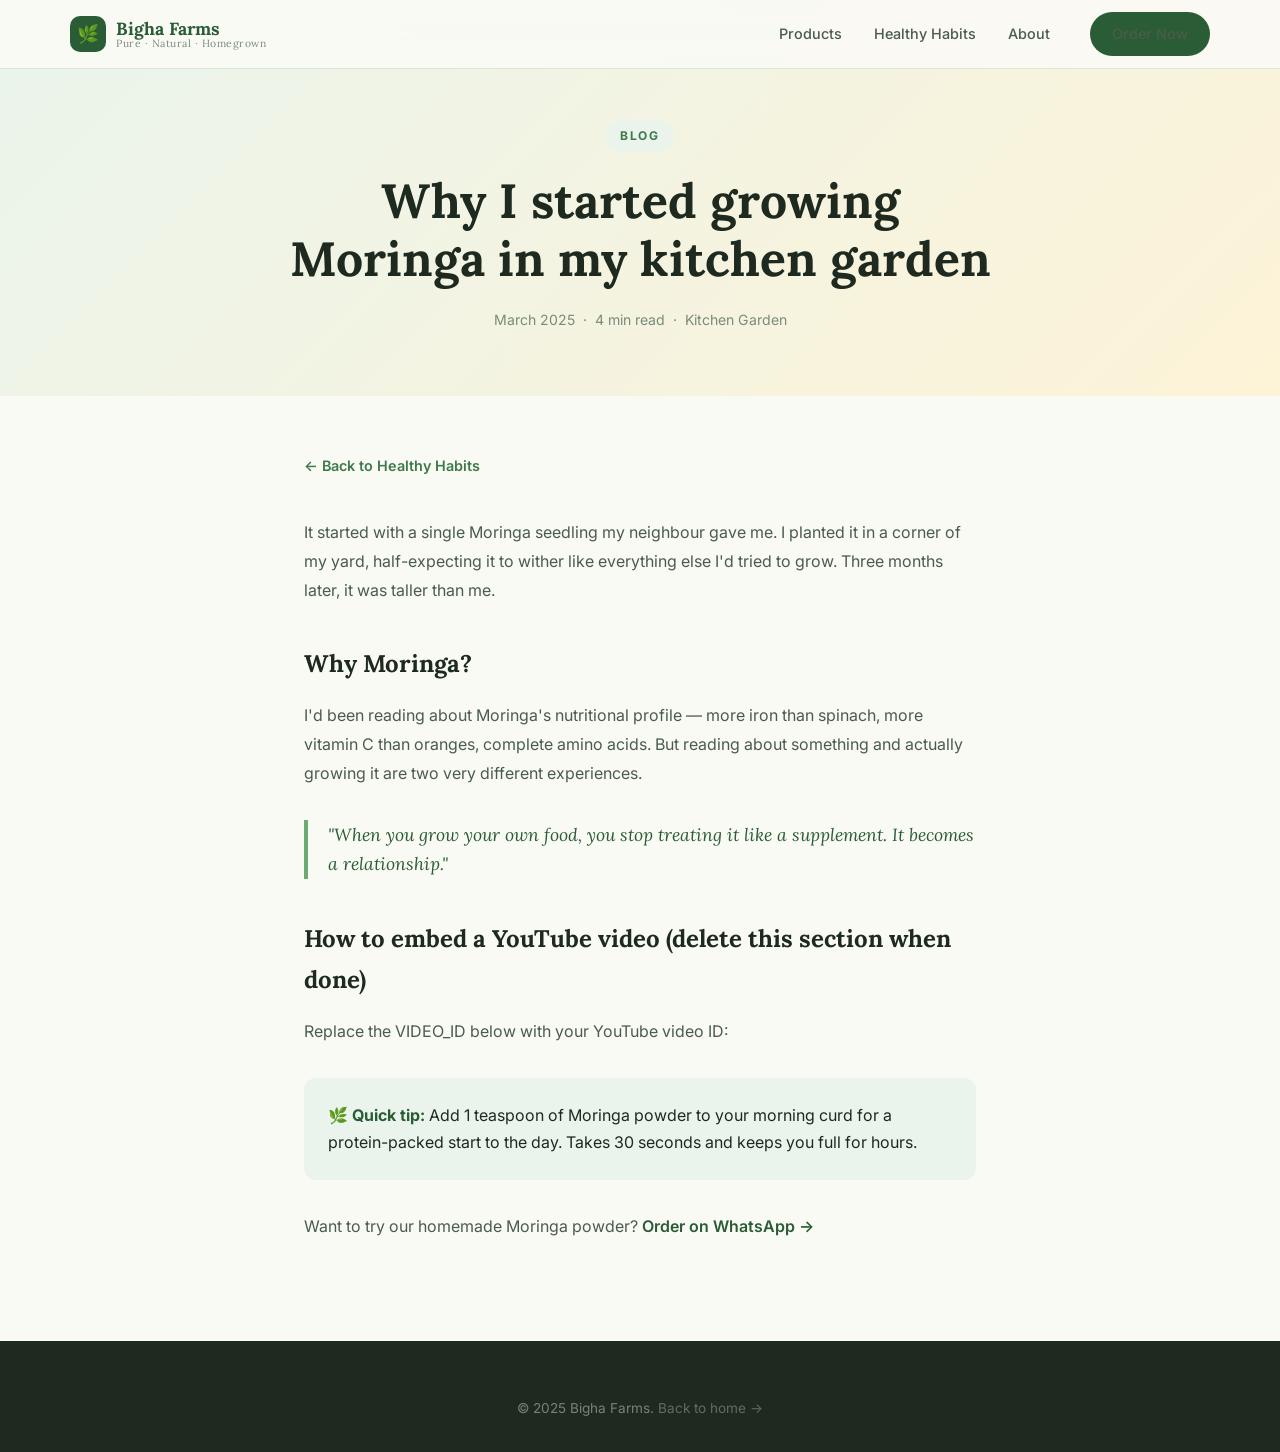
==== commit 3d88286d: "Rename to Bigha Farms Co-Authored-By: Claude Sonnet 4.6 <noreply@anthropic.com>" ====
--- a/blog/template.html
+++ b/blog/template.html
@@ -5,7 +5,7 @@
   <meta name="viewport" content="width=device-width, initial-scale=1.0" />
   <!-- CHANGE THESE for each blog post -->
   <meta name="description" content="Blog post description here" />
-  <title>Blog Post Title — Aranya Farms</title>
+  <title>Blog Post Title — Bigha Farms</title>
   <link rel="stylesheet" href="../css/styles.css" />
   <link rel="preconnect" href="https://fonts.googleapis.com" />
   <link rel="preconnect" href="https://fonts.gstatic.com" crossorigin />
@@ -38,7 +38,7 @@
     <div class="nav-inner">
       <a href="../index.html" class="nav-logo">
         <div class="nav-logo-icon">🌿</div>
-        <div class="nav-logo-text">Aranya Farms <span>Pure · Natural · Homegrown</span></div>
+        <div class="nav-logo-text">Bigha Farms <span>Pure · Natural · Homegrown</span></div>
       </a>
       <ul class="nav-links">
         <li><a href="../index.html#products">Products</a></li>
@@ -98,7 +98,7 @@
   <!-- Footer (simplified) -->
   <footer class="footer">
     <div style="max-width:1140px; margin:0 auto; text-align:center; padding-top:0;">
-      <p style="opacity:0.5; font-size:0.85rem;">© 2025 Aranya Farms. <a href="../index.html" style="color:rgba(255,255,255,0.6);">Back to home →</a></p>
+      <p style="opacity:0.5; font-size:0.85rem;">© 2025 Bigha Farms. <a href="../index.html" style="color:rgba(255,255,255,0.6);">Back to home →</a></p>
     </div>
   </footer>
 
--- a/css/styles.css
+++ b/css/styles.css
@@ -84,11 +84,17 @@
 }
 .btn-primary:hover { background: var(--green-mid); transform: translateY(-2px); box-shadow: var(--shadow-hover); }
 .btn-outline {
-  background: transparent;
+  background: var(--white);
   color: var(--green-dark);
   border: 2px solid var(--green-dark);
 }
 .btn-outline:hover { background: var(--green-dark); color: var(--white); }
+.btn-outline-white {
+  background: transparent;
+  color: var(--white);
+  border: 2px solid rgba(255,255,255,0.7);
+}
+.btn-outline-white:hover { background: var(--white); color: var(--green-dark); }
 .btn-whatsapp {
   background: #25D366;
   color: var(--white);
@@ -297,7 +303,17 @@
 }
 .product-image.moringa { background: linear-gradient(135deg, #EAF4EC, #C8E6C9); }
 .product-image.amla { background: linear-gradient(135deg, #FDF3D7, #FFE082); }
-.product-emoji { font-size: 5rem; }
+.product-emoji { display: flex; align-items: center; justify-content: center; }
+.product-svg {
+  width: 140px;
+  height: 160px;
+  filter: drop-shadow(0 8px 16px rgba(0,0,0,0.12));
+  transition: transform 0.4s ease;
+}
+.product-card:hover .product-svg { transform: translateY(-6px) scale(1.04); }
+.product-icon svg {
+  filter: drop-shadow(0 2px 6px rgba(0,0,0,0.1));
+}
 .product-badge-float {
   position: absolute;
   top: 20px; right: 20px;
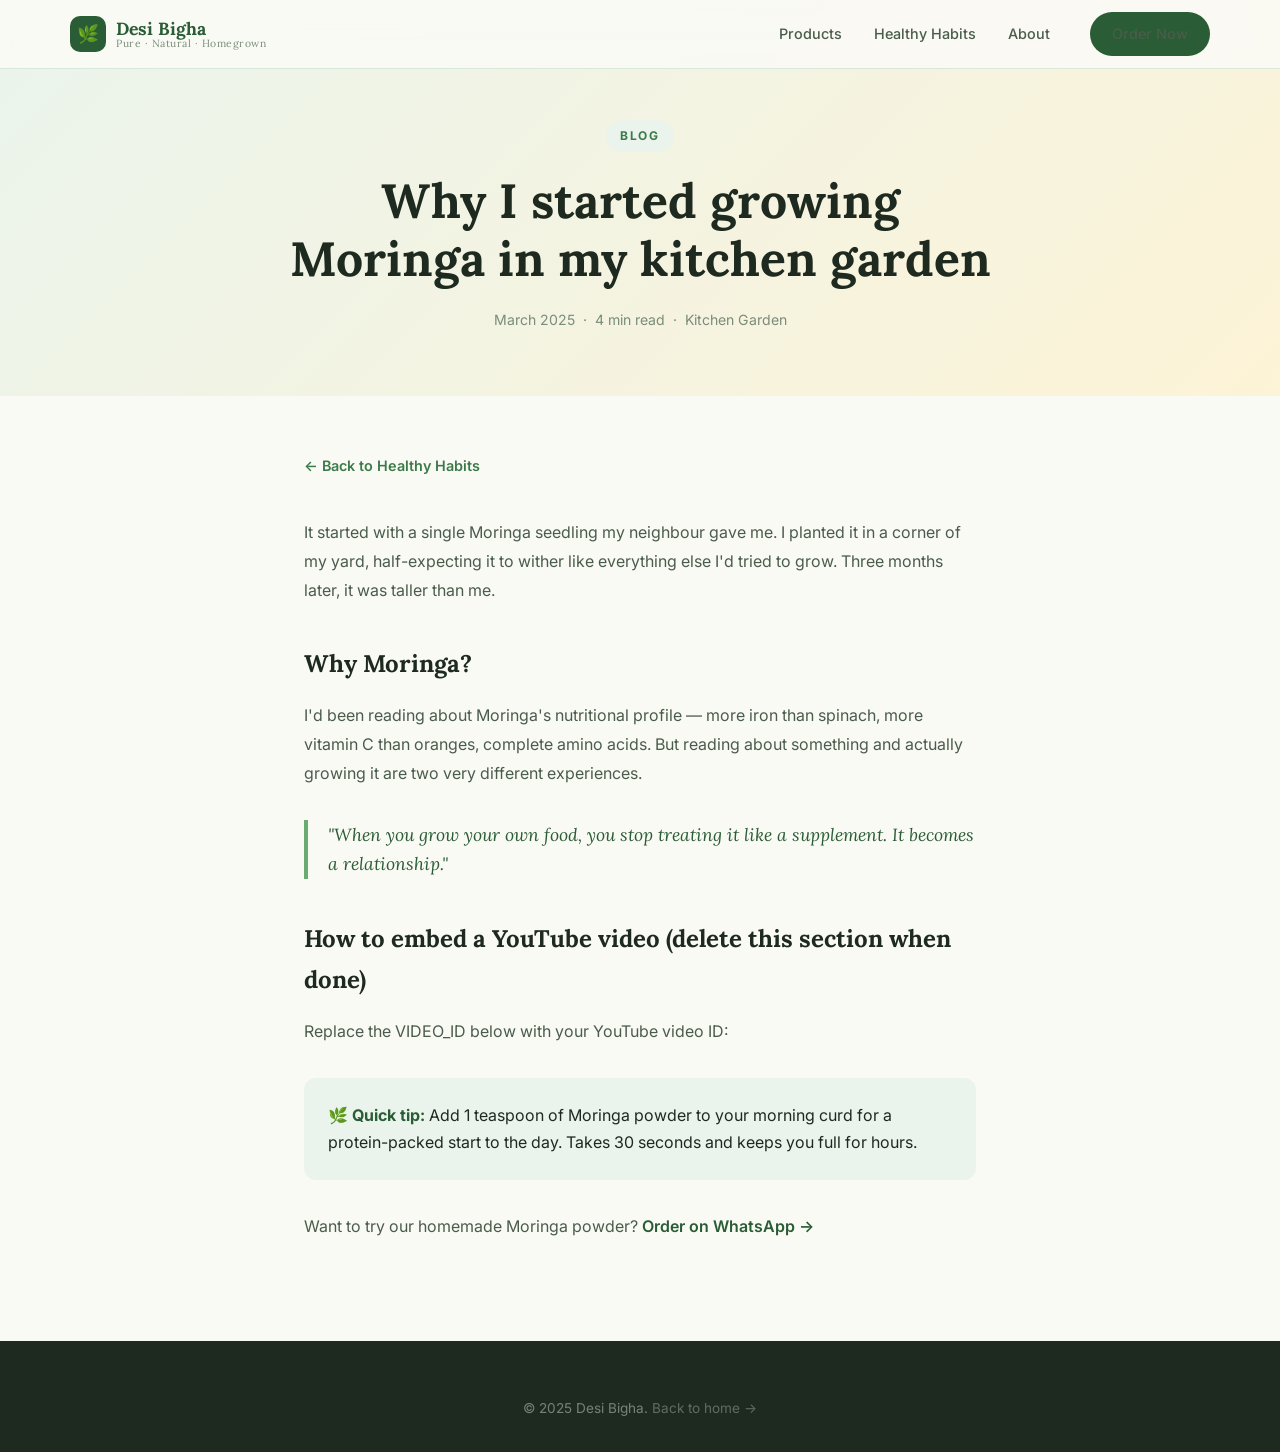
==== commit 3b84b4ad: "Rename to Desi Bigha Co-Authored-By: Claude Sonnet 4.6 <noreply@anthropic.com>" ====
--- a/blog/template.html
+++ b/blog/template.html
@@ -5,7 +5,7 @@
   <meta name="viewport" content="width=device-width, initial-scale=1.0" />
   <!-- CHANGE THESE for each blog post -->
   <meta name="description" content="Blog post description here" />
-  <title>Blog Post Title — Bigha Farms</title>
+  <title>Blog Post Title — Desi Bigha</title>
   <link rel="stylesheet" href="../css/styles.css" />
   <link rel="preconnect" href="https://fonts.googleapis.com" />
   <link rel="preconnect" href="https://fonts.gstatic.com" crossorigin />
@@ -38,7 +38,7 @@
     <div class="nav-inner">
       <a href="../index.html" class="nav-logo">
         <div class="nav-logo-icon">🌿</div>
-        <div class="nav-logo-text">Bigha Farms <span>Pure · Natural · Homegrown</span></div>
+        <div class="nav-logo-text">Desi Bigha <span>Pure · Natural · Homegrown</span></div>
       </a>
       <ul class="nav-links">
         <li><a href="../index.html#products">Products</a></li>
@@ -98,7 +98,7 @@
   <!-- Footer (simplified) -->
   <footer class="footer">
     <div style="max-width:1140px; margin:0 auto; text-align:center; padding-top:0;">
-      <p style="opacity:0.5; font-size:0.85rem;">© 2025 Bigha Farms. <a href="../index.html" style="color:rgba(255,255,255,0.6);">Back to home →</a></p>
+      <p style="opacity:0.5; font-size:0.85rem;">© 2025 Desi Bigha. <a href="../index.html" style="color:rgba(255,255,255,0.6);">Back to home →</a></p>
     </div>
   </footer>
 
